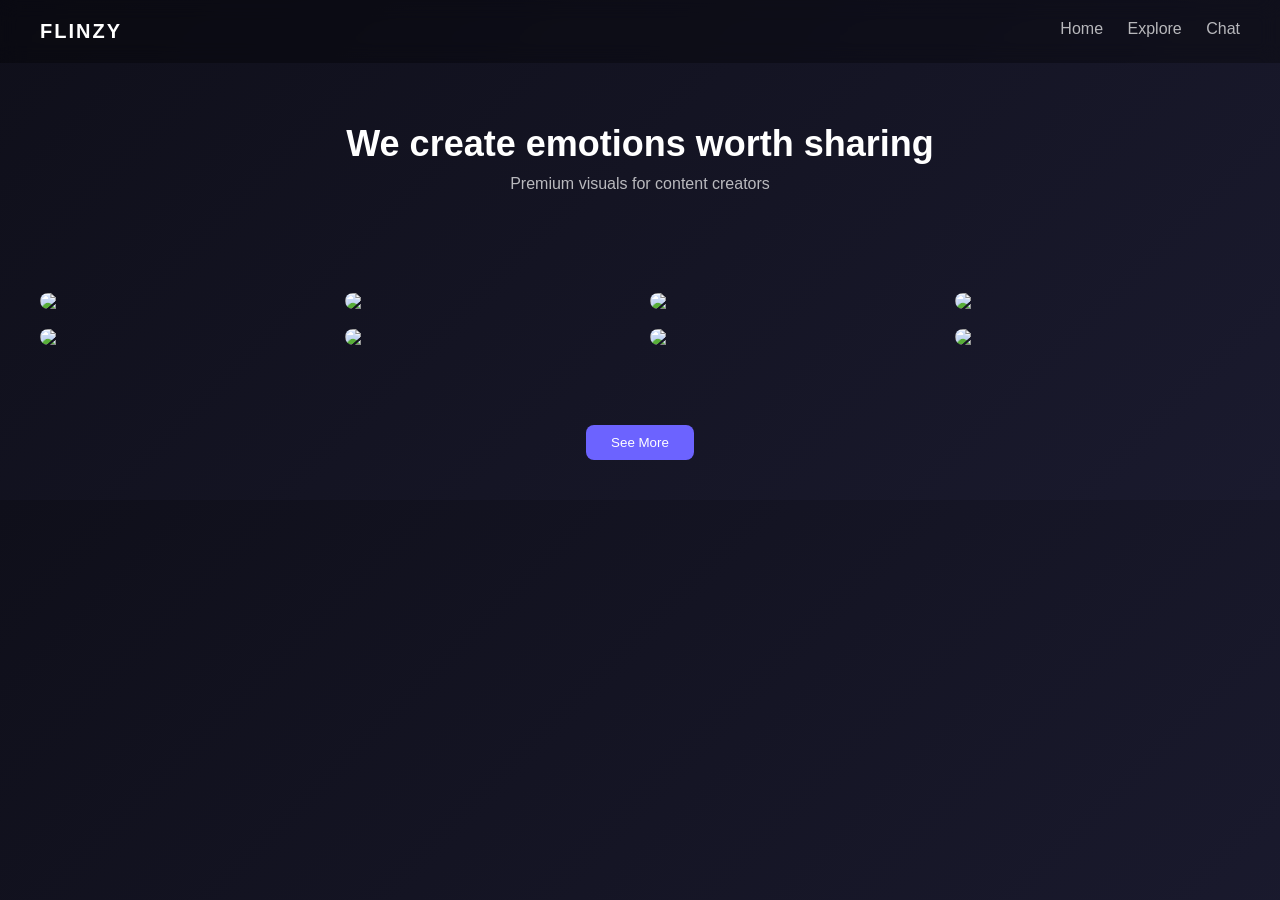
==== index.html @ 8bd6815a "FLINZY-PORTFOLIO1" ====
<!DOCTYPE html>
<html lang="en">
<head>
<meta charset="UTF-8">
<meta name="viewport" content="width=device-width, initial-scale=1.0">
<title>FLINZY DESIGN</title>

<style>
* {
  margin: 0;
  padding: 0;
  box-sizing: border-box;
  font-family: Arial, sans-serif;
}

body {
  background: linear-gradient(135deg, #0f0f1a, #1a1a2e);
  color: white;
}

/* NAVBAR */
nav {
  display: flex;
  justify-content: space-between;
  padding: 20px 40px;
  position: sticky;
  top: 0;
  background: rgba(0,0,0,0.3);
  backdrop-filter: blur(10px);
}

nav h1 {
  font-size: 20px;
  letter-spacing: 2px;
}

nav a {
  color: white;
  margin-left: 20px;
  text-decoration: none;
  opacity: 0.7;
}

nav a:hover {
  opacity: 1;
}

/* HERO */
.hero {
  text-align: center;
  padding: 60px 20px;
}

.hero h2 {
  font-size: 36px;
}

.hero p {
  opacity: 0.7;
  margin-top: 10px;
}

/* GRID */
.container {
  padding: 40px;
  display: grid;
  grid-template-columns: repeat(auto-fit, minmax(250px, 1fr));
  gap: 20px;
}

/* CARD */
.card {
  position: relative;
  overflow: hidden;
  border-radius: 15px;
  cursor: pointer;
}

.card img {
  width: 100%;
  display: block;
  transition: 0.4s;
}

.card:hover img {
  transform: scale(1.1);
}

/* OVERLAY */
.overlay {
  position: absolute;
  bottom: 0;
  width: 100%;
  padding: 20px;
  background: linear-gradient(transparent, rgba(0,0,0,0.8));
  opacity: 0;
  transition: 0.4s;
}

.card:hover .overlay {
  opacity: 1;
}

/* BUTTON */
.more-btn {
  text-align: center;
  margin: 40px;
}

.more-btn button {
  padding: 10px 25px;
  border: none;
  background: #6c63ff;
  color: white;
  border-radius: 8px;
  cursor: pointer;
  transition: 0.3s;
}

.more-btn button:hover {
  background: #8a84ff;
}

/* ANIMATION */
.fade-up {
  opacity: 0;
  transform: translateY(30px);
  transition: 0.6s;
}

.fade-up.show {
  opacity: 1;
  transform: translateY(0);
}

</style>
</head>

<body>

<!-- NAVBAR -->
<nav>
  <h1>FLINZY</h1>
  <div>
    <a href="#">Home</a>
    <a href="#">Explore</a>
    <a href="#">Chat</a>
  </div>
</nav>

<!-- HERO -->
<section class="hero fade-up">
  <h2>We create emotions worth sharing</h2>
  <p>Premium visuals for content creators</p>
</section>

<!-- GRID -->
<section class="container">

  <!-- 8 POSTS -->
  <div class="card fade-up">
    <img src="https://picsum.photos/400/500?1">
    <div class="overlay">Preview Design</div>
  </div>

  <div class="card fade-up">
    <img src="https://picsum.photos/400/500?2">
    <div class="overlay">Banner</div>
  </div>

  <div class="card fade-up">
    <img src="https://picsum.photos/400/500?3">
    <div class="overlay">Avatar</div>
  </div>

  <div class="card fade-up">
    <img src="https://picsum.photos/400/500?4">
    <div class="overlay">Thumbnail</div>
  </div>

  <div class="card fade-up">
    <img src="https://picsum.photos/400/500?5">
    <div class="overlay">YouTube Pack</div>
  </div>

  <div class="card fade-up">
    <img src="https://picsum.photos/400/500?6">
    <div class="overlay">Social Design</div>
  </div>

  <div class="card fade-up">
    <img src="https://picsum.photos/400/500?7">
    <div class="overlay">Gaming Banner</div>
  </div>

  <div class="card fade-up">
    <img src="https://picsum.photos/400/500?8">
    <div class="overlay">Cover Art</div>
  </div>

</section>

<!-- BUTTON -->
<div class="more-btn">
  <button onclick="goExplore()">See More</button>
</div>

<script>

/* SCROLL ANIMATION */
const elements = document.querySelectorAll('.fade-up');

function showOnScroll() {
  const trigger = window.innerHeight * 0.85;

  elements.forEach(el => {
    const top = el.getBoundingClientRect().top;
    if (top < trigger) {
      el.classList.add('show');
    }
  });
}

window.addEventListener('scroll', showOnScroll);
showOnScroll();

/* BUTTON ACTION */
function goExplore() {
  alert("Explore page hali tayyor emas 😄");
}

</script>

</body>
</html>
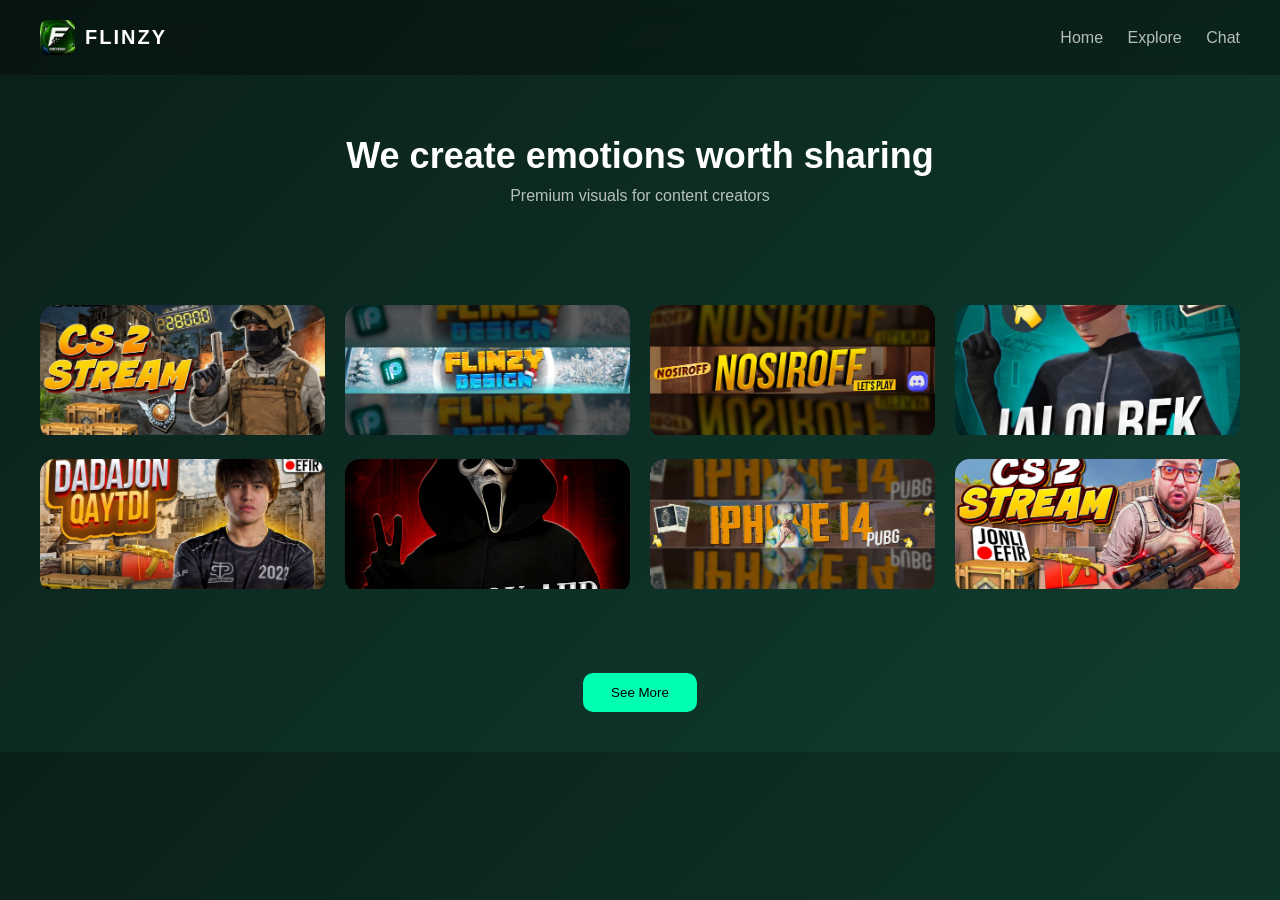
==== commit 6c1fe94d: "FLINZY PORTFOLIO" ====
--- a/index.html
+++ b/index.html
@@ -3,7 +3,15 @@
 <head>
 <meta charset="UTF-8">
 <meta name="viewport" content="width=device-width, initial-scale=1.0">
-<title>FLINZY DESIGN</title>
+
+<title>FLINZY DESIGN — Premium visuals for content creators</title>
+
+<link rel="icon" type="image/png" href="logo.png">
+
+<link rel="stylesheet" href="style.css">
+
+<meta name="description" content="FLINZY DESIGN creates high-quality previews, banners, avatars and social media visuals.">
+<meta name="author" content="FLINZY DESIGN">
 
 <style>
 * {
@@ -14,7 +22,7 @@
 }
 
 body {
-  background: linear-gradient(135deg, #0f0f1a, #1a1a2e);
+  background: linear-gradient(135deg, #0b1f1a, #0f3d2e);
   color: white;
 }
 
@@ -22,6 +30,7 @@
 nav {
   display: flex;
   justify-content: space-between;
+  align-items: center;
   padding: 20px 40px;
   position: sticky;
   top: 0;
@@ -29,7 +38,19 @@
   backdrop-filter: blur(10px);
 }
 
-nav h1 {
+.logo {
+  display: flex;
+  align-items: center;
+  gap: 10px;
+}
+
+.logo img {
+  width: 35px;
+  height: 35px;
+  border-radius: 8px;
+}
+
+.logo h1 {
   font-size: 20px;
   letter-spacing: 2px;
 }
@@ -73,12 +94,10 @@
   position: relative;
   overflow: hidden;
   border-radius: 15px;
-  cursor: pointer;
 }
 
 .card img {
   width: 100%;
-  display: block;
   transition: 0.4s;
 }
 
@@ -86,7 +105,6 @@
   transform: scale(1.1);
 }
 
-/* OVERLAY */
 .overlay {
   position: absolute;
   bottom: 0;
@@ -94,7 +112,7 @@
   padding: 20px;
   background: linear-gradient(transparent, rgba(0,0,0,0.8));
   opacity: 0;
-  transition: 0.4s;
+  transition: 0.3s;
 }
 
 .card:hover .overlay {
@@ -108,17 +126,17 @@
 }
 
 .more-btn button {
-  padding: 10px 25px;
+  padding: 12px 28px;
   border: none;
-  background: #6c63ff;
-  color: white;
-  border-radius: 8px;
+  background: #00ffb3;
+  color: black;
+  border-radius: 10px;
   cursor: pointer;
   transition: 0.3s;
 }
 
 .more-btn button:hover {
-  background: #8a84ff;
+  background: #00d69a;
 }
 
 /* ANIMATION */
@@ -132,7 +150,6 @@
   opacity: 1;
   transform: translateY(0);
 }
-
 </style>
 </head>
 
@@ -140,11 +157,15 @@
 
 <!-- NAVBAR -->
 <nav>
-  <h1>FLINZY</h1>
+  <div class="logo">
+    <img src="logo.png" alt="FLINZY logo">
+    <h1>FLINZY</h1>
+  </div>
+
   <div>
-    <a href="#">Home</a>
-    <a href="#">Explore</a>
-    <a href="#">Chat</a>
+    <a href="index.html">Home</a>
+    <a href="index2.html">Explore</a>
+    <a href="index3.html">Chat</a>
   </div>
 </nav>
 
@@ -155,50 +176,7 @@
 </section>
 
 <!-- GRID -->
-<section class="container">
-
-  <!-- 8 POSTS -->
-  <div class="card fade-up">
-    <img src="https://picsum.photos/400/500?1">
-    <div class="overlay">Preview Design</div>
-  </div>
-
-  <div class="card fade-up">
-    <img src="https://picsum.photos/400/500?2">
-    <div class="overlay">Banner</div>
-  </div>
-
-  <div class="card fade-up">
-    <img src="https://picsum.photos/400/500?3">
-    <div class="overlay">Avatar</div>
-  </div>
-
-  <div class="card fade-up">
-    <img src="https://picsum.photos/400/500?4">
-    <div class="overlay">Thumbnail</div>
-  </div>
-
-  <div class="card fade-up">
-    <img src="https://picsum.photos/400/500?5">
-    <div class="overlay">YouTube Pack</div>
-  </div>
-
-  <div class="card fade-up">
-    <img src="https://picsum.photos/400/500?6">
-    <div class="overlay">Social Design</div>
-  </div>
-
-  <div class="card fade-up">
-    <img src="https://picsum.photos/400/500?7">
-    <div class="overlay">Gaming Banner</div>
-  </div>
-
-  <div class="card fade-up">
-    <img src="https://picsum.photos/400/500?8">
-    <div class="overlay">Cover Art</div>
-  </div>
-
-</section>
+<section class="container"></section>
 
 <!-- BUTTON -->
 <div class="more-btn">
@@ -207,26 +185,43 @@
 
 <script>
 
+/* JSON LOAD */
+fetch('data.json')
+  .then(res => res.json())
+  .then(data => {
+    const container = document.querySelector('.container');
+
+    const latest = data.slice(-8).reverse();
+
+    latest.forEach(item => {
+      container.innerHTML += `
+        <div class="card fade-up">
+          <img src="${item.img}" alt="${item.title}">
+          <div class="overlay">${item.title}</div>
+        </div>
+      `;
+    });
+
+    showOnScroll(); // animation ishlashi uchun
+  });
+
 /* SCROLL ANIMATION */
-const elements = document.querySelectorAll('.fade-up');
-
 function showOnScroll() {
+  const elements = document.querySelectorAll('.fade-up');
   const trigger = window.innerHeight * 0.85;
 
   elements.forEach(el => {
-    const top = el.getBoundingClientRect().top;
-    if (top < trigger) {
+    if (el.getBoundingClientRect().top < trigger) {
       el.classList.add('show');
     }
   });
 }
 
 window.addEventListener('scroll', showOnScroll);
-showOnScroll();
-
-/* BUTTON ACTION */
+
+/* BUTTON */
 function goExplore() {
-  alert("Explore page hali tayyor emas 😄");
+  window.location.href = "index2.html";
 }
 
 </script>
--- a/style.css
+++ b/style.css
@@ -0,0 +1,6 @@
+.card img {
+  width: 160px;
+  height: 130px;
+  object-fit: cover;
+  transition: transform 0.4s ease;
+}
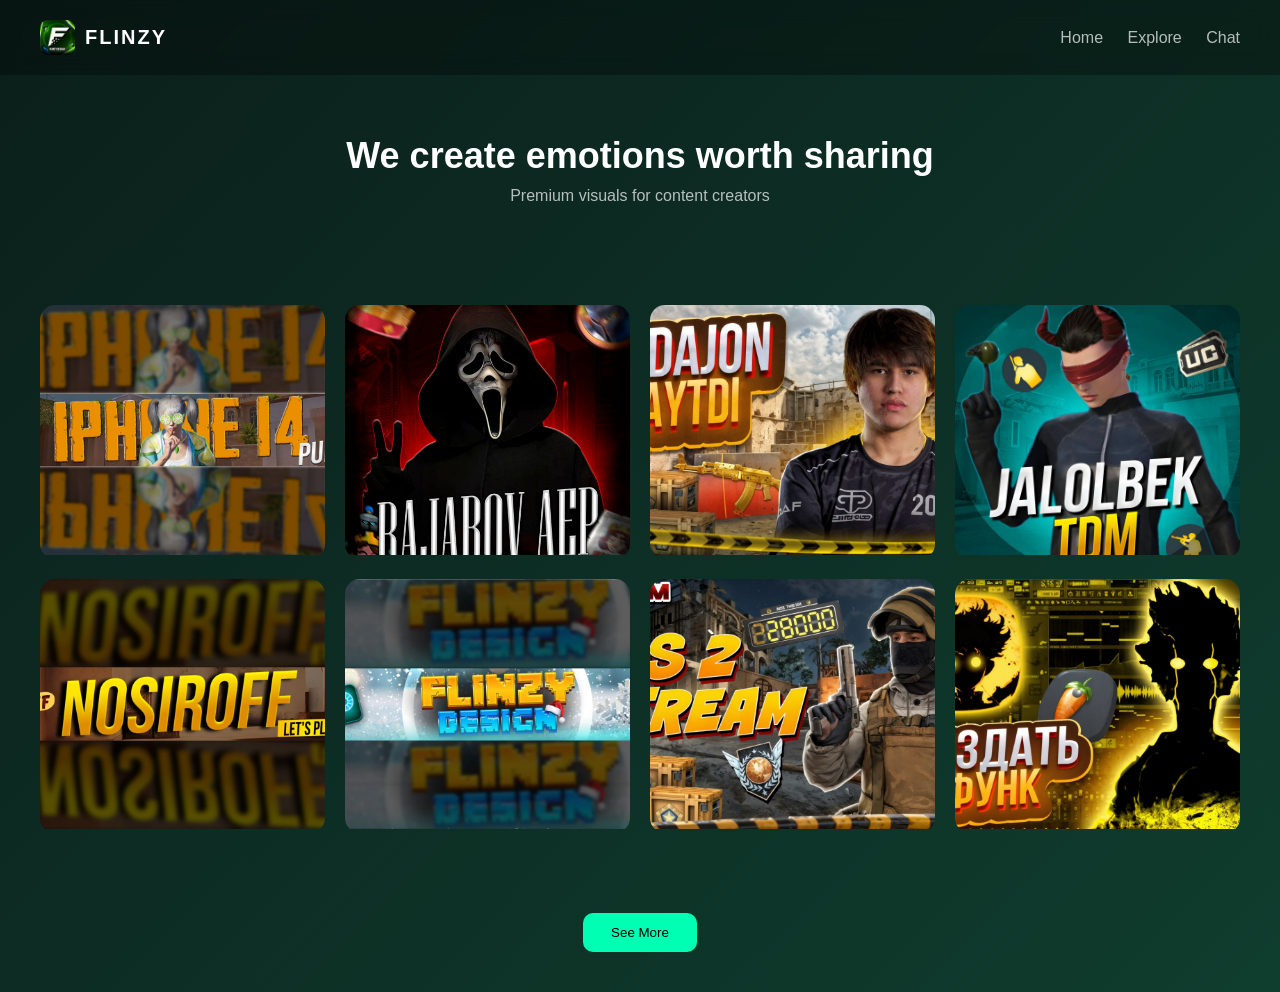
==== commit c9ccacac: "FLINZY PORTFOLIO" ====
--- a/index.html
+++ b/index.html
@@ -6,7 +6,7 @@
 
 <title>FLINZY DESIGN — Premium visuals for content creators</title>
 
-<link rel="icon" type="image/png" href="logo.png">
+<link rel="icon" type="image/png" href="logo1.png">
 
 <link rel="stylesheet" href="style.css">
 
@@ -105,6 +105,28 @@
   transform: scale(1.1);
 }
 
+/* ========== RASM O'LCHAMLARI ========== */
+/* Banner va boshqalar uchun - standart */
+.card-img {
+  width: 100%;
+  height: 250px;
+  object-fit: cover;
+}
+
+/* Avatar uchun - 1x1 kvadrat */
+.avatar-img {
+  width: 100%;
+  aspect-ratio: 1 / 1;
+  object-fit: cover;
+}
+
+/* Preview uchun - 16x9 */
+.preview-img {
+  width: 100%;
+  aspect-ratio: 16 / 9;
+  object-fit: cover;
+}
+
 .overlay {
   position: absolute;
   bottom: 0;
@@ -163,7 +185,7 @@
   </div>
 
   <div>
-    <a href="index.html">Home</a>
+    <a href="index1.html">Home</a>
     <a href="index2.html">Explore</a>
     <a href="index3.html">Chat</a>
   </div>
@@ -191,18 +213,24 @@
   .then(data => {
     const container = document.querySelector('.container');
 
-    const latest = data.slice(-8).reverse();
+    // Oxirgi 8 ta rasm (eng yangilari)
+    const latest = data.slice(-8);
 
     latest.forEach(item => {
+      // Rasm klassini type bo'yicha belgilash
+      let imgClass = 'card-img';
+      if (item.type === 'Avatar') imgClass = 'avatar-img';
+      if (item.type === 'Preview') imgClass = 'preview-img';
+      
       container.innerHTML += `
         <div class="card fade-up">
-          <img src="${item.img}" alt="${item.title}">
+          <img src="${item.img}" alt="${item.title}" class="${imgClass}">
           <div class="overlay">${item.title}</div>
         </div>
       `;
     });
 
-    showOnScroll(); // animation ishlashi uchun
+    showOnScroll();
   });
 
 /* SCROLL ANIMATION */
--- a/style.css
+++ b/style.css
@@ -1,6 +1,49 @@
 .card img {
-  width: 160px;
-  height: 130px;
+  width: 100%;
+  height: 250px;
   object-fit: cover;
   transition: transform 0.4s ease;
+}
+
+.card:hover img {
+  transform: scale(1.1);
+}
+
+/* ========== TO'G'RILANGAN O'LCHAMLAR ========== */
+/* Avatar uchun - 16x9 (keng) */
+
+.avatar-img {
+  width: 100%;
+  aspect-ratio: 1 / 1;
+  object-fit: cover;
+  transition: transform 0.4s ease;
+}
+
+.avatar-img:hover {
+  transform: scale(1.1);
+}
+
+/* Preview uchun - 1x1 (kvadrat) */
+
+.preview-img {
+  width: 100%;
+  aspect-ratio: 16 / 9;
+  object-fit: cover;
+  transition: transform 0.4s ease;
+}
+
+.preview-img:hover {
+  transform: scale(1.1);
+}
+
+/* Banner va All uchun standart */
+.banner-img {
+  width: 100%;
+  height: 250px;
+  object-fit: cover;
+  transition: transform 0.4s ease;
+}
+
+.banner-img:hover {
+  transform: scale(1.1);
 }
